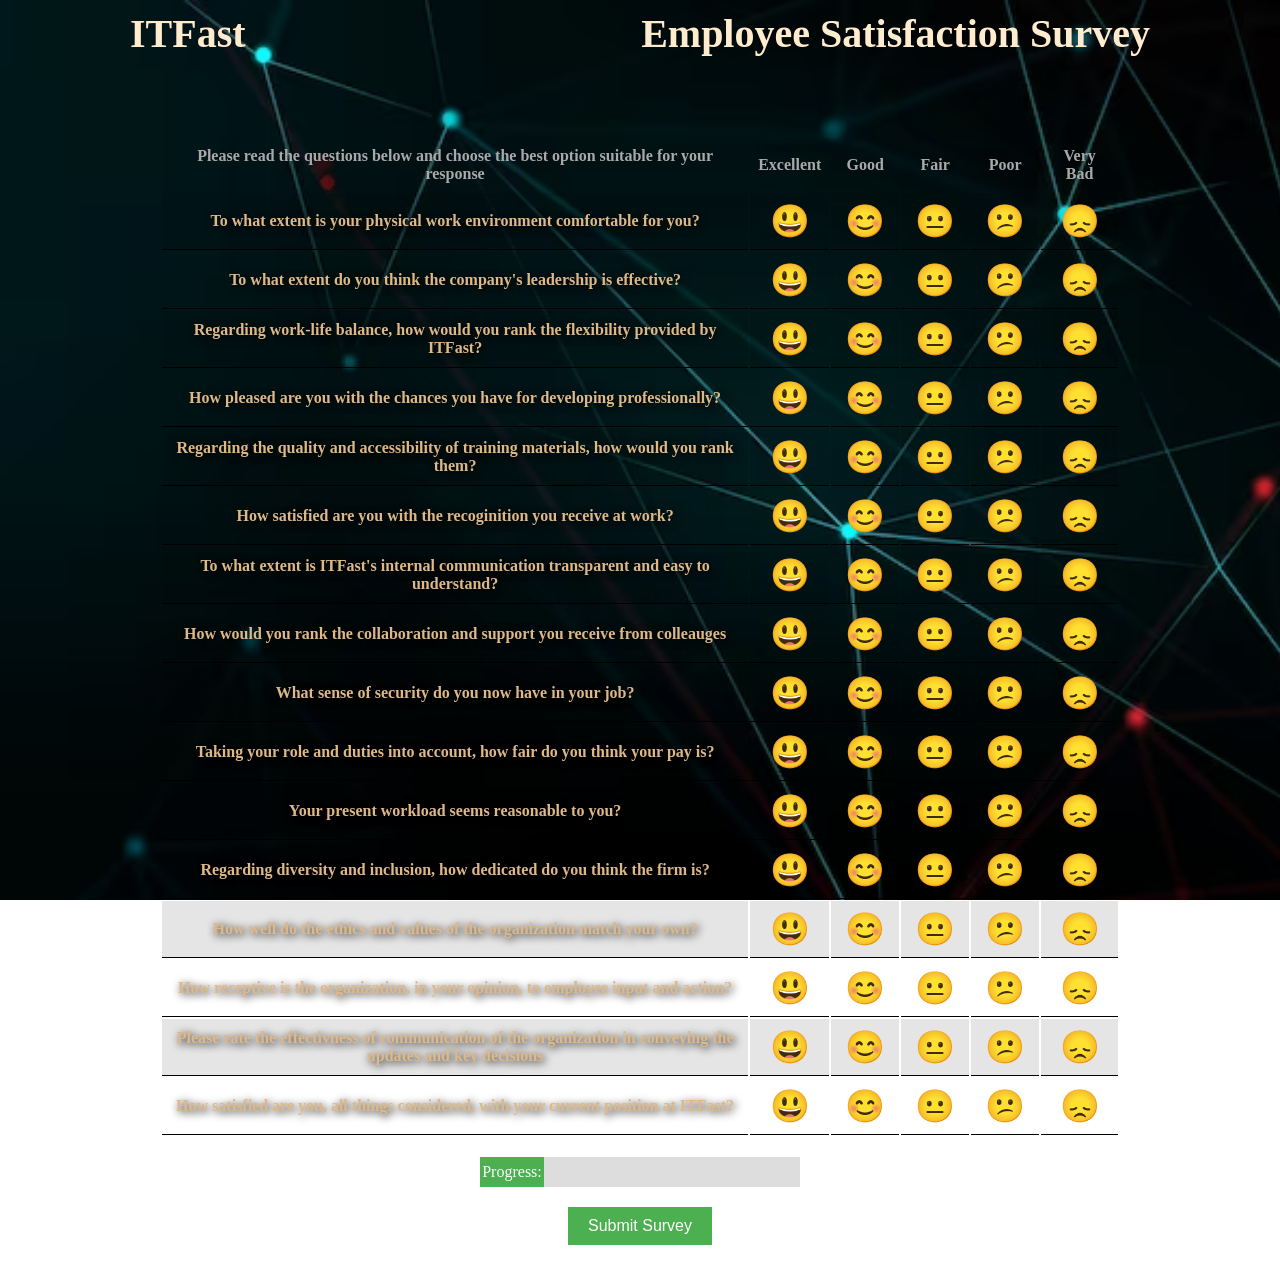
==== index.html @ f5bfa5d4 "Update and rename Index.html to index.html" ====
<!DOCTYPE html>
<html lang="en">
<head>
    <meta charset="UTF-8">
    <title>Employee Satisfaction Survey</title>
    <link rel="stylesheet" href="styles.css"> <!-- Link to your CSS file -->
    <!-- You can add JavaScript here or link to an external .js file -->
</head>
<body>
    <header>
        <div id="company-title">ITFast</div>
        <div id="survey-title">Employee Satisfaction Survey</div>
    </header>
    <main>
        <table>
            <!-- Table headers (if needed) -->
            <tr>
                <th>Please read the questions below and choose the best option suitable for your response </th>
                <th>Excellent</th>
                <th>Good</th>
                <th>Fair</th>
                <th>Poor</th>
                <th>Very Bad</th>
                
            </tr>
            <!-- Table rows and cells -->
            <tr>
                <td>To what extent is your physical work environment comfortable for you?</td>
                <td><button class="emoji-button"onclick="toggleEmoji(this)">😃</button></td>
                <td><button class="emoji-button"onclick="toggleEmoji(this)">😊</button></td>
                <td><button class="emoji-button"onclick="toggleEmoji(this)">😐</button></td>
                <td><button class="emoji-button"onclick="toggleEmoji(this)">😕</button></td>
                <td><button class="emoji-button"onclick="toggleEmoji(this)">😞</button></td>
            </tr>
            <!-- Repeat for the number of questions -->
            <!-- ... 14 more <tr> elements each with 6 <td> elements ... -->
                <tr>
                    <td>To what extent do you think the company's leadership is effective?</td>
                    <td><button class="emoji-button"onclick="toggleEmoji(this)">😃</button></td>
                    <td><button class="emoji-button"onclick="toggleEmoji(this)">😊</button></td>
                    <td><button class="emoji-button"onclick="toggleEmoji(this)">😐</button></td>
                    <td><button class="emoji-button"onclick="toggleEmoji(this)">😕</button></td>
                    <td><button class="emoji-button"onclick="toggleEmoji(this)">😞</button></td>
                </tr>
                <tr>
                    <td>Regarding work-life balance, how would you rank the flexibility provided by ITFast? </td>
                    <td><button class="emoji-button"onclick="toggleEmoji(this)">😃</button></td>
                    <td><button class="emoji-button"onclick="toggleEmoji(this)">😊</button></td>
                    <td><button class="emoji-button"onclick="toggleEmoji(this)">😐</button></td>
                    <td><button class="emoji-button"onclick="toggleEmoji(this)">😕</button></td>
                    <td><button class="emoji-button"onclick="toggleEmoji(this)">😞</button></td>
                </tr>
                <tr>
                    <td>How pleased are you with the chances you have for developing professionally?</td>
                    <td><button class="emoji-button"onclick="toggleEmoji(this)">😃</button></td>
                    <td><button class="emoji-button"onclick="toggleEmoji(this)">😊</button></td>
                    <td><button class="emoji-button"onclick="toggleEmoji(this)">😐</button></td>
                    <td><button class="emoji-button"onclick="toggleEmoji(this)">😕</button></td>
                    <td><button class="emoji-button"onclick="toggleEmoji(this)">😞</button></td>
                </tr>
                <tr>
                    <td>Regarding the quality and accessibility of training materials, how would you rank them?</td>
                    <td><button class="emoji-button"onclick="toggleEmoji(this)">😃</button></td>
                    <td><button class="emoji-button"onclick="toggleEmoji(this)">😊</button></td>
                    <td><button class="emoji-button"onclick="toggleEmoji(this)">😐</button></td>
                    <td><button class="emoji-button"onclick="toggleEmoji(this)">😕</button></td>
                    <td><button class="emoji-button"onclick="toggleEmoji(this)">😞</button></td>
                </tr>
                <tr>
                    <td>How satisfied are you with the recoginition you receive at work?</td>
                    <td><button class="emoji-button"onclick="toggleEmoji(this)">😃</button></td>
                    <td><button class="emoji-button"onclick="toggleEmoji(this)">😊</button></td>
                    <td><button class="emoji-button"onclick="toggleEmoji(this)">😐</button></td>
                    <td><button class="emoji-button"onclick="toggleEmoji(this)">😕</button></td>
                    <td><button class="emoji-button"onclick="toggleEmoji(this)">😞</button></td>
                </tr>
                <tr>
                    <td>To what extent is ITFast's internal communication transparent and easy to understand?</td>
                    <td><button class="emoji-button"onclick="toggleEmoji(this)">😃</button></td>
                    <td><button class="emoji-button"onclick="toggleEmoji(this)">😊</button></td>
                    <td><button class="emoji-button"onclick="toggleEmoji(this)">😐</button></td>
                    <td><button class="emoji-button"onclick="toggleEmoji(this)">😕</button></td>
                    <td><button class="emoji-button"onclick="toggleEmoji(this)">😞</button></td>
                </tr>
                <tr>
                    <td>How would you rank the collaboration and support you receive from colleauges</td>
                    <td><button class="emoji-button"onclick="toggleEmoji(this)">😃</button></td>
                    <td><button class="emoji-button"onclick="toggleEmoji(this)">😊</button></td>
                    <td><button class="emoji-button"onclick="toggleEmoji(this)">😐</button></td>
                    <td><button class="emoji-button"onclick="toggleEmoji(this)">😕</button></td>
                    <td><button class="emoji-button"onclick="toggleEmoji(this)">😞</button></td>
                </tr>
                <tr>
                    <td>What sense of security do you now have in your job?</td>
                    <td><button class="emoji-button"onclick="toggleEmoji(this)">😃</button></td>
                    <td><button class="emoji-button"onclick="toggleEmoji(this)">😊</button></td>
                    <td><button class="emoji-button"onclick="toggleEmoji(this)">😐</button></td>
                    <td><button class="emoji-button"onclick="toggleEmoji(this)">😕</button></td>
                    <td><button class="emoji-button"onclick="toggleEmoji(this)">😞</button></td>
                </tr>
                <tr>
                    <td>Taking your role and duties into account, how fair do you think your pay is?</td>
                    <td><button class="emoji-button"onclick="toggleEmoji(this)">😃</button></td>
                    <td><button class="emoji-button"onclick="toggleEmoji(this)">😊</button></td>
                    <td><button class="emoji-button"onclick="toggleEmoji(this)">😐</button></td>
                    <td><button class="emoji-button"onclick="toggleEmoji(this)">😕</button></td>
                    <td><button class="emoji-button"onclick="toggleEmoji(this)">😞</button></td>
                </tr>
                <tr>
                    <td>Your present workload seems reasonable to you?</td>
                    <td><button class="emoji-button"onclick="toggleEmoji(this)">😃</button></td>
                    <td><button class="emoji-button"onclick="toggleEmoji(this)">😊</button></td>
                    <td><button class="emoji-button"onclick="toggleEmoji(this)">😐</button></td>
                    <td><button class="emoji-button"onclick="toggleEmoji(this)">😕</button></td>
                    <td><button class="emoji-button"onclick="toggleEmoji(this)">😞</button></td>
                </tr>
                <tr>
                    <td>Regarding diversity and inclusion, how dedicated do you think the firm is?</td>
                    <td><button class="emoji-button"onclick="toggleEmoji(this)">😃</button></td>
                    <td><button class="emoji-button"onclick="toggleEmoji(this)">😊</button></td>
                    <td><button class="emoji-button"onclick="toggleEmoji(this)">😐</button></td>
                    <td><button class="emoji-button"onclick="toggleEmoji(this)">😕</button></td>
                    <td><button class="emoji-button"onclick="toggleEmoji(this)">😞</button></td>
                </tr>
                <tr>
                    <td>How well do the ethics and values of the organization match your own?</td>
                    <td><button class="emoji-button"onclick="toggleEmoji(this)">😃</button></td>
                    <td><button class="emoji-button"onclick="toggleEmoji(this)">😊</button></td>
                    <td><button class="emoji-button"onclick="toggleEmoji(this)">😐</button></td>
                    <td><button class="emoji-button"onclick="toggleEmoji(this)">😕</button></td>
                    <td><button class="emoji-button"onclick="toggleEmoji(this)">😞</button></td>
                </tr>
                <tr>
                    <td>How receptive is the organization, in your opinion, to employee input and action?</td>
                    <td><button class="emoji-button"onclick="toggleEmoji(this)">😃</button></td>
                    <td><button class="emoji-button"onclick="toggleEmoji(this)">😊</button></td>
                    <td><button class="emoji-button"onclick="toggleEmoji(this)">😐</button></td>
                    <td><button class="emoji-button"onclick="toggleEmoji(this)">😕</button></td>
                    <td><button class="emoji-button"onclick="toggleEmoji(this)">😞</button></td>
                </tr>
                <tr>
                    <td>Please rate the effectivness of communication of the organization in conveying the updates and key decisions</td>
                    <td><button class="emoji-button"onclick="toggleEmoji(this)">😃</button></td>
                    <td><button class="emoji-button"onclick="toggleEmoji(this)">😊</button></td>
                    <td><button class="emoji-button"onclick="toggleEmoji(this)">😐</button></td>
                    <td><button class="emoji-button"onclick="toggleEmoji(this)">😕</button></td>
                    <td><button class="emoji-button"onclick="toggleEmoji(this)">😞</button></td>
                </tr>
                <tr>
                    <td>How satisfied are you, all things considered, with your current position at ITFast?</td>
                    <td><button class="emoji-button"onclick="toggleEmoji(this)">😃</button></td>
                    <td><button class="emoji-button"onclick="toggleEmoji(this)">😊</button></td>
                    <td><button class="emoji-button"onclick="toggleEmoji(this)">😐</button></td>
                    <td><button class="emoji-button"onclick="toggleEmoji(this)">😕</button></td>
                    <td><button class="emoji-button"onclick="toggleEmoji(this)">😞</button></td>
                </tr>
        </table>
        <div class="progress-container">
            <div class="progress-bar" id="myProgressBar">Progress: 0%</div>
        </div>        
        <!-- Submit Button -->
        <button type="submit" class="submit-btn">Submit Survey</button>
            
    </main>
    <script src="javascript.js"></script> <!-- Link to your JavaScript file -->
</body>
</html>
---- styles.css ----
/* Styles for the header */
header {
    display: flex;
    justify-content: space-between;
    align-items: center;
    padding: 10px;
    margin-bottom: 50px; 
}

#company-title {
    font-weight: bold;
    margin-left: 120px;
    color: blanchedalmond;
    font-size: 40px;
    
}

#survey-title {
    font-weight: bold;
    text-align: right;
    margin-right: 120px;
    color: blanchedalmond;
    font-size: 40px;
    
}


html, body {
    height: 100%;
    margin: 0;
}

body {
    display: flex;
    flex-direction: column; 
    background-image: url('BackgroundImage.avif'); /* Replace with your image file */
    background-size: cover;
    background-repeat: no-repeat;
    background-attachment: fixed; /* Optional: to prevent the image from scrolling */
    
}

main {
    flex: 1; 
}


#closing-notes {
    text-align: justify;
}
table {
    max-width: 960px;
    margin: 20px 60px; 
    margin-left: auto;
    margin-right: auto;
    width: 80%;
    background-color: transparent;
}

th, td {
    text-align: center; 
    padding: 8px; 
    color: burlywood;
}


th {
    color:darkgrey
}
td {
    font-weight: bold; 
    border-bottom: 1px solid #000;
    text-shadow: 2px 2px 8px #000000;

}

tr:nth-child(even){
    background-color: rgba(0, 0, 0, 0.1); 
}


.emoji-button {
    background: none;
    border: none;
    font-size: 2em;
    cursor: pointer;
    transition: transform 0.1s; 
}
.emoji-button.clicked {
    transform: scale(0.9); 
}

.emoji-button:active {
    transform: scale(0.9); 
}

.progress-container {
    margin: auto;
    width: 25%;
    background-color: #ddd;
    text-align: center;
  }
  
  .progress-bar {
    width: 20%; 
    height: 30px;
    background-color: #4CAF50;
    color: white;
    line-height: 30px; 
  }
  .submit-btn {
    display: block;
    margin: 20px auto; 
    padding: 10px 20px; 
    background-color: #4CAF50; 
    color: white; 
    border: none;
    cursor: pointer;
    font-size: 16px; 
  }
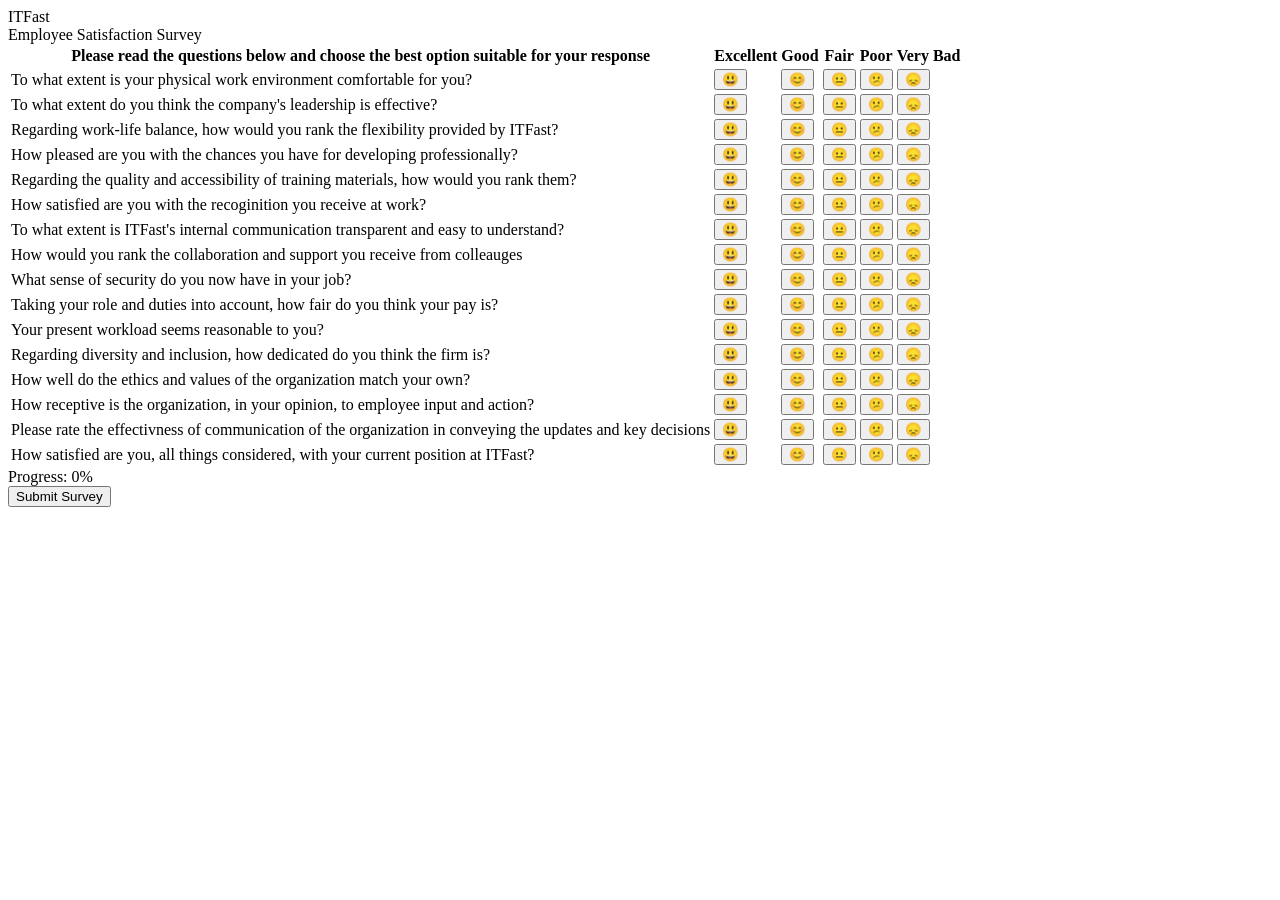
==== commit 1b05109f: "Add files via upload" ====
--- a/index.html
+++ b/index.html
@@ -3,7 +3,7 @@
 <head>
     <meta charset="UTF-8">
     <title>Employee Satisfaction Survey</title>
-    <link rel="stylesheet" href="styles.css"> <!-- Link to your CSS file -->
+    <link rel="stylesheet" href="/css/styles.css"> <!-- Link to your CSS file -->
     <!-- You can add JavaScript here or link to an external .js file -->
 </head>
 <body>
@@ -162,6 +162,6 @@
         <button type="submit" class="submit-btn">Submit Survey</button>
             
     </main>
-    <script src="javascript.js"></script> <!-- Link to your JavaScript file -->
+    <script src="/js/javascript.js"></script> <!-- Link to your JavaScript file -->
 </body>
 </html>
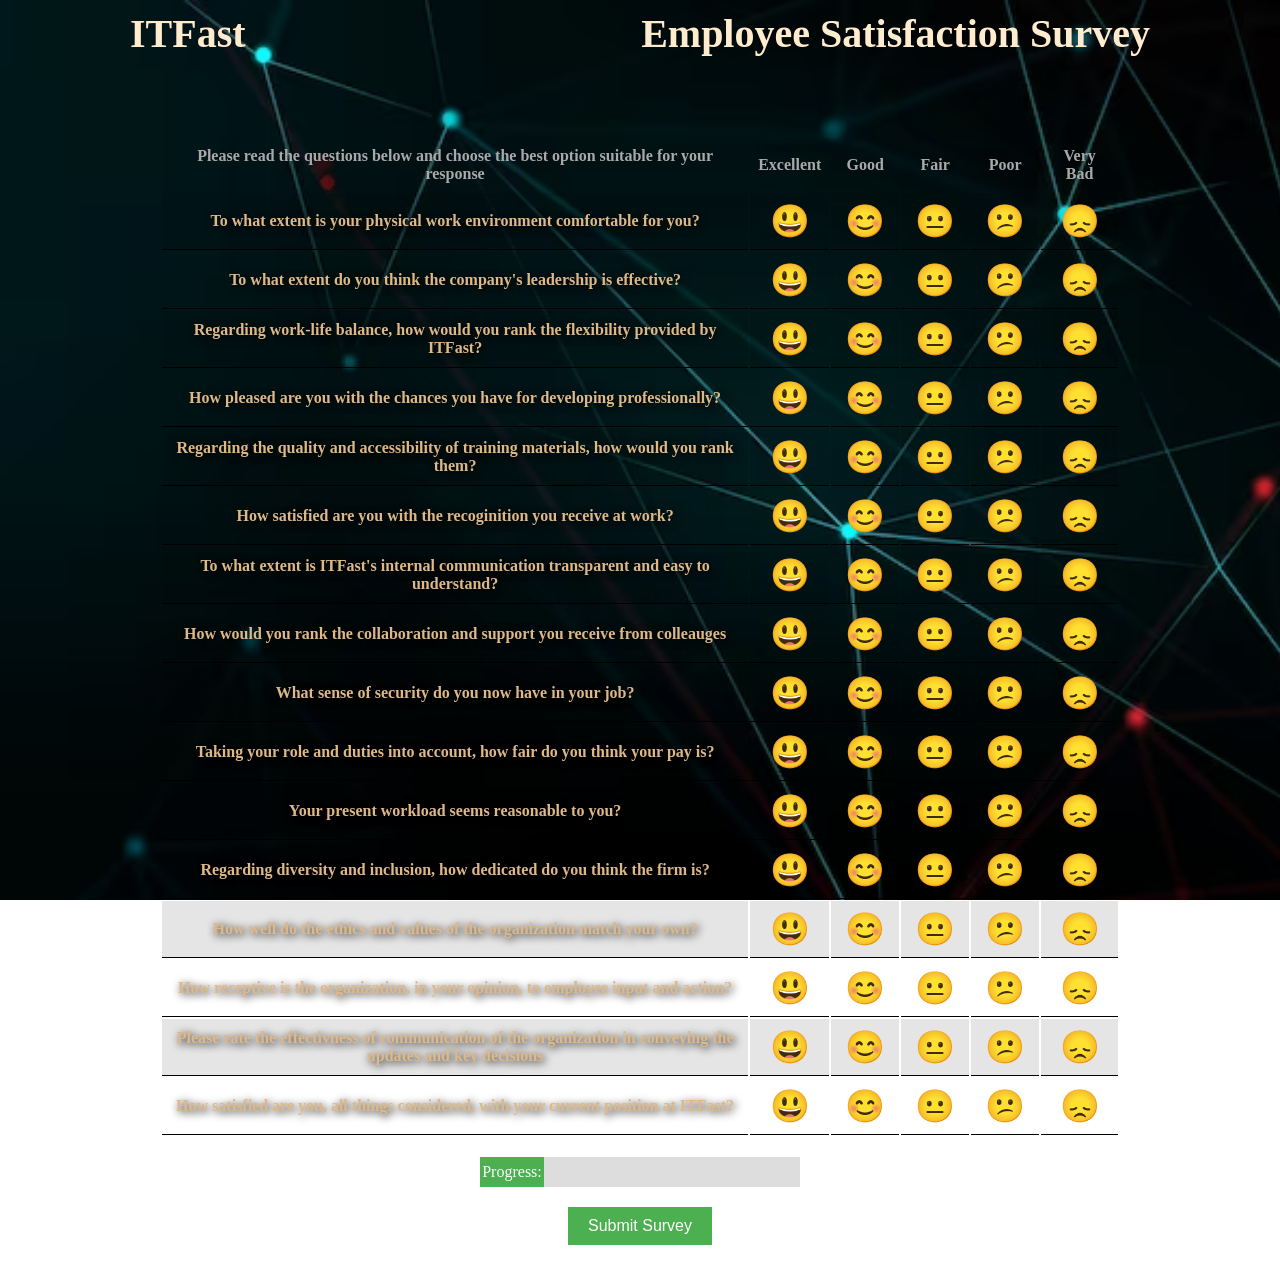
==== commit 3f8ce852: "Update index.html" ====
--- a/index.html
+++ b/index.html
@@ -3,7 +3,7 @@
 <head>
     <meta charset="UTF-8">
     <title>Employee Satisfaction Survey</title>
-    <link rel="stylesheet" href="/css/styles.css"> <!-- Link to your CSS file -->
+    <link rel="stylesheet" href="assets/css/style.css"> <!-- Link to your CSS file -->
     <!-- You can add JavaScript here or link to an external .js file -->
 </head>
 <body>
--- a/assets/css/style.css
+++ b/assets/css/style.css
@@ -0,0 +1,123 @@
+/* Styles for the header */
+header {
+    display: flex;
+    justify-content: space-between;
+    align-items: center;
+    padding: 10px;
+    margin-bottom: 50px; 
+}
+
+#company-title {
+    font-weight: bold;
+    margin-left: 120px;
+    color: blanchedalmond;
+    font-size: 40px;
+    
+}
+
+#survey-title {
+    font-weight: bold;
+    text-align: right;
+    margin-right: 120px;
+    color: blanchedalmond;
+    font-size: 40px;
+    
+}
+
+
+html, body {
+    height: 100%;
+    margin: 0;
+}
+
+body {
+    display: flex;
+    flex-direction: column; 
+    background-image: url('/images/BackgroundImage.avif'); /* Replace with your image file */
+    background-size: cover;
+    background-repeat: no-repeat;
+    background-attachment: fixed; /* Optional: to prevent the image from scrolling */
+    
+}
+
+main {
+    flex: 1; 
+}
+
+
+#closing-notes {
+    text-align: justify;
+}
+table {
+    max-width: 960px;
+    margin: 20px 60px; 
+    margin-left: auto;
+    margin-right: auto;
+    width: 80%;
+    background-color: transparent;
+}
+
+th, td {
+    text-align: center; 
+    padding: 8px; 
+    color: burlywood;
+}
+
+
+th {
+    color:darkgrey
+}
+td {
+    font-weight: bold; 
+    border-bottom: 1px solid #000;
+    text-shadow: 2px 2px 8px #000000;
+
+}
+
+tr:nth-child(even){
+    background-color: rgba(0, 0, 0, 0.1); 
+}
+
+
+.emoji-button {
+    background: none;
+    border: none;
+    font-size: 2em;
+    cursor: pointer;
+    transition: transform 0.1s; 
+}
+.emoji-button.clicked {
+    transform: scale(0.9); 
+}
+
+.emoji-button:active {
+    transform: scale(0.9); 
+}
+
+.progress-container {
+    margin: auto;
+    width: 25%;
+    background-color: #ddd;
+    text-align: center;
+  }
+  
+  .progress-bar {
+    width: 20%; 
+    height: 30px;
+    background-color: #4CAF50;
+    color: white;
+    line-height: 30px; 
+  }
+  .submit-btn {
+    display: block;
+    margin: 20px auto; 
+    padding: 10px 20px; 
+    background-color: #4CAF50; 
+    color: white; 
+    border: none;
+    cursor: pointer;
+    font-size: 16px; 
+  }
+  
+  
+
